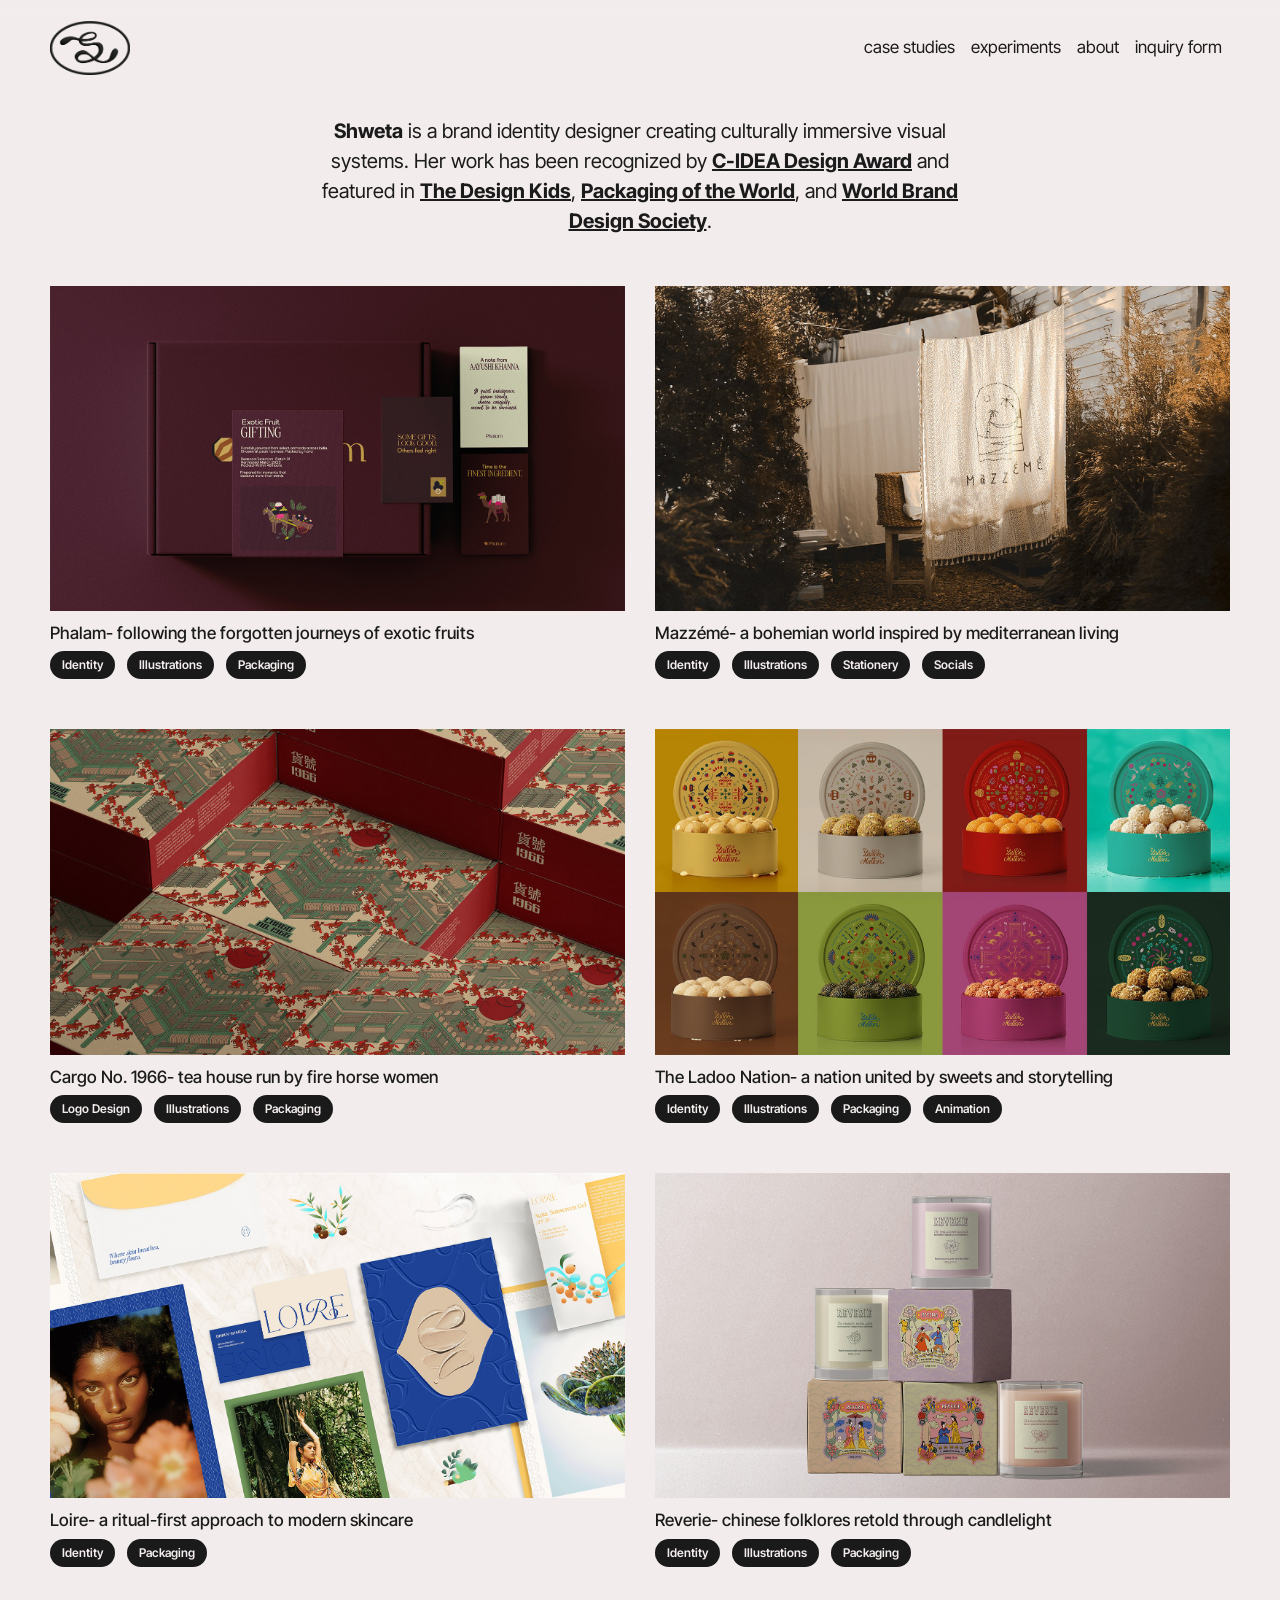
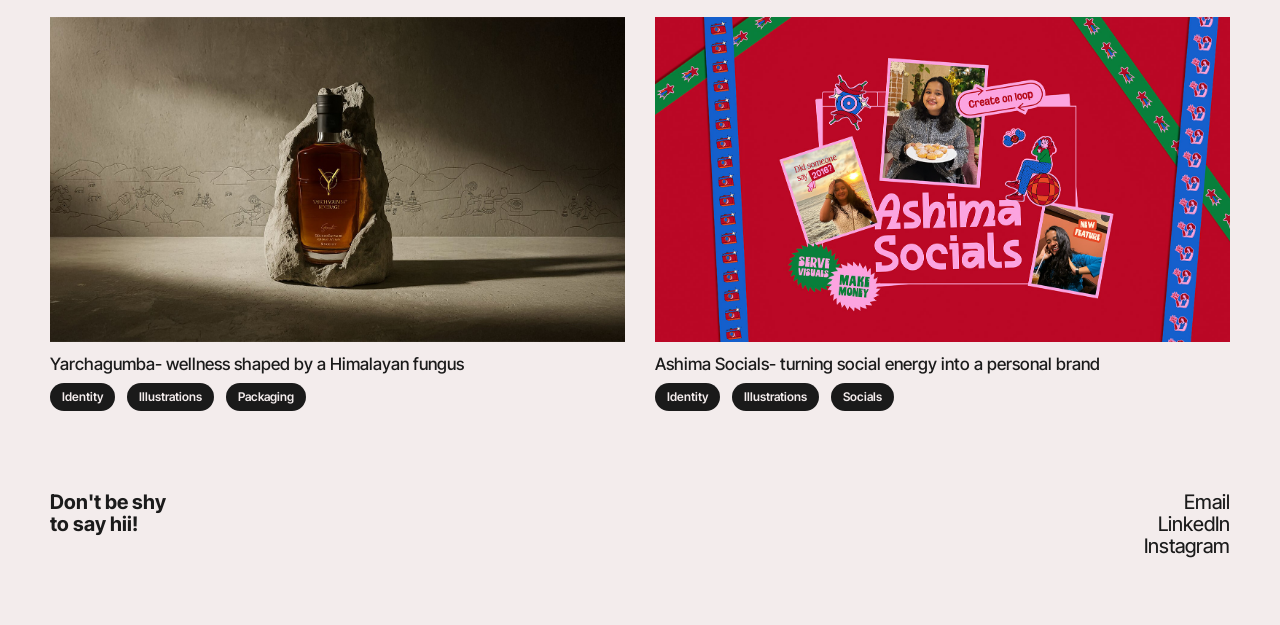
==== index.html @ 66ffb49b "first commit" ====
<!DOCTYPE html>
<html lang="en">
<head>
    <meta charset="UTF-8">
    <meta http-equiv="X-UA-Compatible" content="IE=edge">
    <meta name="viewport" content="width=device-width, initial-scale=1.0">
    <link rel="icon" type="image/x-icon" href="Images/favicon.png">
    <link rel="stylesheet" href="bs/css/bootstrap.css">
    <link rel="stylesheet" href="bs/css/mdb.css">
    <link rel="stylesheet" href="bs/css/style.css">
    <link rel="preconnect" href="https://fonts.googleapis.com">
<link rel="preconnect" href="https://fonts.gstatic.com" crossorigin>
<link href="https://fonts.googleapis.com/css2?family=Inter+Tight:ital,wght@0,100..900;1,100..900&display=swap" rel="stylesheet">
    <link rel="stylesheet" media="(max-width:500px)" href="mobile.css">
    <link rel="stylesheet" media="(min-width:501px) and (max-width:768px)" href="tablet.css">
    <link rel="stylesheet" media="(min-width:769px) and (max-width:1200px)" href="laptop.css">
    <link rel="stylesheet" media="(min-width:1201px)" href="wide.css">
    <title>Shweta | Portfolio</title>

    <script async src="https://www.googletagmanager.com/gtag/js?id=G-ZQY3RR005E"></script>
<script>
  window.dataLayer = window.dataLayer || [];
  function gtag(){dataLayer.push(arguments);}
  gtag('js', new Date());

  gtag('config', 'G-ZQY3RR005E');
</script>
    <style>

        html {
            scroll-behavior: smooth;
        }

        .custom-cursor {
            cursor: url('Images/cursor.png'), pointer;
        }



        @font-face {
            font-family: "CG_R";
            src: url("Images/FONTS/CormorantGaramond-Regular.ttf") format("truetype");
        }

        @font-face {
            font-family: "CG_SB";
            src: url("Images/FONTS/CormorantGaramond-SemiBold.ttf") format("truetype");
        }

        /* Existing navbar styling */
        .navbar {
            box-shadow: none !important;
            position: sticky;
            top: 0;
            width: 100%;
            z-index: 2;
            background: linear-gradient(
    to bottom,
    rgba(243, 236, 236, 1),   /* 100% opacity */
    rgba(243, 236, 236, 0)    /* 0% opacity */
  );
        }

        #image {
             width: 3%;
    position: fixed;
    right: 10px;   /* adjust as needed */
    bottom: 10px;
    animation: floatUpDown 1.5s ease-in-out infinite;
}

.copy{
    font-family: "Inter Tight", sans-serif;
  font-optical-sizing: auto;
  font-weight: 400;
  font-style: normal;
    color: #1b1b1b !important;
     margin-top: 20px !important;
     margin-bottom: 50px !important;
     text-align: center !important;
     padding-left: 30vh !important;
     padding-right: 30vh !important;
     font-size: 20px !important;
     line-spacing: -1px !important;
}

@keyframes floatUpDown {
    0% {
        transform: translateY(0);
    }
    50% {
        transform: translateY(-10px);
    }
    100% {
        transform: translateY(0);
    }
}

.titles{
    text-align: left !important;
    text-decoration: none !important;
        color: #1b1b1b !important;

}

.project_margin img:hover {
   
    scale: 1.02 !important;
}



        @media (max-width: 991px) {

          

    .navbar-collapse {
        position: fixed;
        top: 0;
        left: 0;

        width: 100%;
        height: 55vh;

        display: flex;
        justify-content: flex-start;
        align-items: flex-start;

        padding-top: 100px;
        padding-left: 30px;

        background: linear-gradient(
            to bottom,
            rgba(243,236,236,1) 0%,
            rgba(243,236,236,1) 75%,
            rgba(243,236,236,0) 100%
        );

        z-index: 9999;

        opacity: 0;
        transition: opacity 0.3s ease;
    }

    .navbar-collapse.show {
        opacity: 1;
    }


            

   

    .navbar-toggler {
        position: relative;
        z-index: 10000;
    }

    .navbar-nav {
        display: block !important;
        flex-direction: column;
        align-items: flex-start;

        margin: 0 !important;
        padding: 0 !important;

        width: auto !important;
    }

    .nav-item {
        width: auto !important;
        margin-bottom: 15px;
    }

    .navbar-collapse .nav-link {
        font-family: "Inter Tight", sans-serif;

        font-size: 30px !important;
        font-weight: 400;
        line-height: 1 !important;

        text-align: left !important;
        white-space: nowrap;

        padding: 0 !important;
        margin: 0 !important;
    }

    .navbar-nav,
.nav-item,
.nav-link {
    width: auto !important;
    max-width: none !important;
    overflow: visible !important;
}
}
        



        .active-head{
            color: grey !important;
        }
        a{
           
            
  font-family: "Inter Tight", sans-serif;
  font-optical-sizing: auto;
  font-weight: 300;
  font-style: normal;

            color: #1b1b1b !important;
            font-size: 17px;
        }

        .features{
            color: #1b1b1b !important;
            font-family: "Inter Tight", sans-serif !important;
  font-optical-sizing: auto !important;
  font-weight: 500 !important;
  font-style: normal;
  font-size: 20px !important;
     line-spacing: -1px !important;
        }

        .tags {
    display: flex;
    gap: 12px;
    flex-wrap: wrap;
}

.footer-left p{
    margin:0;
}

.tag {
    display: inline-flex;
    align-items: center;
    justify-content: center;

    padding: 5px 12px;

    background: #1a1a1a;
    border-radius: 99px;

    font-size: 12px;
    font-weight: 600;
    color: #f3ecec;

    transition: all 0.2s ease;
    font-family: "Inter Tight", sans-serif;
    margin-top: 0 !important;
    margin-bottom: 20px !important;
}

.subtitles{
    font-family: "Inter Tight", sans-serif;
  font-optical-sizing: auto;
  font-weight: 500;
  font-style: normal;
  color: #1b1b1b !important;
  text-align: left !important;
  margin-top: 10px;
  margin-bottom: 5px;
  text-decoration: none !important;
}

        a:hover{
            color: #9a1111 !important;
            text-decoration: underline !important;
        }
        ::-webkit-scrollbar {
            display: none;
            -ms-overflow-style: none;  /* IE and Edge */
            scrollbar-width: none;  /* Firefox */
        }

        #image {
            position: fixed;
            right: 0;
            bottom: 0;
            box-shadow: none;
            z-index: 1;
        }


        body{
            background-color: #f3ecec;
        }


        .footer-left {
            margin-top: 30px !important;
            margin-bottom: 20px !important;
            font-family: "Inter Tight", sans-serif;
  font-optical-sizing: auto;
  font-weight: 450;
  font-style: normal;
  color: #1b1b1b !important;
  text-align: left !important;
  font-size: 20px !important;
  line-height: 1.1 !important;
        }

        .footer-right{
    display:flex;
    flex-direction:column;
    align-items:flex-end;
    margin-top:30px;
    margin-bottom:20px;
}

.footer-right a {
    font-family: "Inter Tight", sans-serif;
    font-weight:450;
    font-size:20px;
    color:#1b1b1b !important;
    text-decoration:none !important;
    margin-bottom:0px !important;
    padding-bottom:0px !important;
    line-height:1.1 !important;
   
}

.footer-right a:hover {
    text-decoration:underline !important;
   
}

    

        .links{
            font-family: "Inter Tight", sans-serif;
  font-optical-sizing: auto;
  font-weight: 300;
  font-style: normal;
            letter-spacing: -1px;
        }
        .links a{
            color: #1b1b1b !important;
            margin-right: 20px;
        }

         @media (max-width: 991px) {
            .copy {
    padding:0%!important;
    text-align: center;
}

.custom-cursor {
    width: 70px !important;
        }


    .footer-left,
    .footer-right{
        text-align:left;
    }

    .footer-right{
        align-items:flex-start;
        margin-top: 10px !important;
    }



    </style>
</head>
<body>

<!--------------navbar-------------->
<nav class="navbar navbar-expand-lg navbar-light bg-white py-3">
    <a class="navbar-brand" href="index.html">
        <img src="Images/Home_Page/LOGO.png" class="custom-cursor" width="80px">
    </a>
    <button class="navbar-toggler" data-toggle="collapse" data-target="#simpleNavbar">
        <span class="navbar-toggler-icon custom-cursor"></span>
    </button>
    <div class="collapse navbar-collapse" id="simpleNavbar">
        <ul class="navbar-nav ml-auto">
            <li class="nav-item">
                <a class="nav-link custom-cursor" href="javascript:void(0);" onclick="scrollToWork()"><b>case studies</b></a>
            </li>
            <li class="nav-item">
                <a class="nav-link custom-cursor" href="FUN.html"><b>experiments</b></a>
            </li>
            <li class="nav-item">
                <a class="nav-link custom-cursor" href="About_Me.html"><b>about</b></a>
            </li>
            <li class="nav-item">
                <a class="nav-link custom-cursor" 
                href="https://docs.google.com/forms/d/e/1FAIpQLSdeJjcSRHs5UflgBBEeQ8RpbPPujn-58fu4Ey90vSHNv7bhVg/viewform?usp=sharing&ouid=106937313561747509310" target="_blank"><b>inquiry form</b></a>
            </li>
        </ul>
    </div>
</nav>

<!----------------------Content------------------->
<div class="matter main-body mb-5">

<div>
    <p class="copy">
        <b>Shweta</b> is a brand identity designer creating culturally 
immersive visual systems. Her work has been recognized by <a href="https://drive.google.com/file/d/1HOdBZKuwvdmLmEA2eLHrmraOf3Bv0Pwj/view?usp=sharing" target="_blank" class="features"><u><b>C-IDEA Design Award</b></u></a> and featured in 
<a href="https://thedesignkids.org/shweta-on-culture-curiosity-and-creating-bold-indian-inspired-design" target="_blank" class="features"><u><b>The Design Kids</b></u></a>, 
<a href="https://packagingoftheworld.com/members/shweta12" target="_blank" class="features"><u><b>Packaging of the World</b></u></a>, and 
<a href="https://worldbranddesign.com/portfolio/shweta" target="_blank" class="features"><u><b>World Brand Design Society</b></u></a>.
    </p>
</div>

   <!----- <div>
        <img id="image" src="Images/Home_Page/ARROW.png" alt="Rotating Image">
    </div>------>
    

    
    <!-----------------Projects------------------------>


    <div class="project_margin" id="work">
       
        <div class="row">
            <div class="col-12 col-md-6">
                <a href="Phalam.html">
                    <img src="Images/Home_Page/slide_01.jpg" width="100%">
                    <p class="subtitles">Phalam- following the forgotten journeys of exotic fruits</p></a>
                   
   <div class="tags">
    <span class="tag">Identity</span>
    <span class="tag">Illustrations</span>
    <span class="tag">Packaging</span>
</div>

                
            </div>
            <div class="col-12 col-md-6">
                <a href="MAZZEME.html">
                    <img src="Images/Home_Page/slide_05.jpg" width="100%">
                    <p class="subtitles">Mazzémé- a bohemian world inspired by mediterranean living</p></a>
                   
   <div class="tags">
    <span class="tag">Identity</span>
    <span class="tag">Illustrations</span>
    <span class="tag">Stationery</span>
    <span class="tag">Socials</span>
</div>
                </a>
            </div>
        </div>

        
              
    </div>

    <div class="project_margin">
        <div class="row">
            <div class="col-12 col-md-6">
                <a href="CARGO.html">
                    <img src="Images/Home_Page/slide_02.jpg" width="100%">
                    <p class="subtitles">Cargo No. 1966- tea house run by fire horse women</p></a>
                   
   <div class="tags">
    <span class="tag">Logo Design</span>
    <span class="tag">Illustrations</span>
    <span class="tag">Packaging</span>
</div>

                
            </div>
            <div class="col-12 col-md-6">
                <a href="LADOO.html">
                    <img src="Images/Home_Page/slide_03.jpg" width="100%">
                    <p class="subtitles">The Ladoo Nation- a nation united by sweets and storytelling</p></a>
                   
   <div class="tags">
    <span class="tag">Identity</span>
    <span class="tag">Illustrations</span>
    <span class="tag">Packaging</span>
    <span class="tag">Animation</span>
</div>
                </a>
            </div>
        </div>
    </div>

    <div class="project_margin">
        <div class="row">
            <div class="col-12 col-md-6">
                <a href="LOIRE.html">
                    <img src="Images/Home_Page/slide_04.jpg" width="100%">
                    <p class="subtitles">Loire- a ritual-first approach to modern skincare</p></a>
                   
   <div class="tags">
    <span class="tag">Identity</span>
    <span class="tag">Packaging</span>
</div>

                
            </div>
            <div class="col-12 col-md-6">
                <a href="REVERIE.html">
                    <img src="Images/Home_Page/slide_07.jpg" width="100%">
                    <p class="subtitles">Reverie- chinese folklores retold through candlelight</p></a>
                   
   <div class="tags">
    <span class="tag">Identity</span>
    <span class="tag">Illustrations</span>
    <span class="tag">Packaging</span>
</div>
                </a>
            </div>
        </div>
    </div>

    <div class="project_margin">
        <div class="row">
            <div class="col-12 col-md-6">
                <a href="YARCHAGUMBA.html">
                    <img src="Images/Home_Page/slide_06.jpg" width="100%">
                    <p class="subtitles">Yarchagumba- wellness shaped by a Himalayan fungus</p></a>
                   
   <div class="tags">
    <span class="tag">Identity</span>
    <span class="tag">Illustrations</span>
    <span class="tag">Packaging</span>
</div>

                
            </div>
            <div class="col-12 col-md-6">
                <a href="ASHIMA_SOCIALS.html">
                    <img src="Images/Home_Page/slide_08.jpg" width="100%">
                    <p class="subtitles">Ashima Socials- turning social energy into a personal brand</p></a>
                   
   <div class="tags">
    <span class="tag">Identity</span>
    <span class="tag">Illustrations</span>
    <span class="tag">Socials</span>
</div>
                </a>
            </div>
        </div>
    </div>

   



    <!----------------Footer---------------------->

        <div class="project_margin">
        <div class="row">
            <div class="col-12 col-md-6 footer-left">
                <p><b>
                    Don't be shy <br>to say hii!
                   
                </b></p>
                

                
            </div>
            <div class="col-12 col-md-6 footer-right">
               
               
                <a href="mailto:shweta2861@gmail.com" target="_blank" class="custom-cursor">Email</a>
                <a href="https://www.linkedin.com/in/shweta-0609aa222/" target="_blank" class="custom-cursor">LinkedIn</a>
             <a href="https://www.instagram.com/shweta_feed/" target="_blank" class="custom-cursor">Instagram</a>

                
            </div>
        </div>
    </div>

   

    <script id="fixscroll">
function scrollToWork() {
    document.getElementById("work").scrollIntoView({
        behavior: "smooth"
    });
}
</script>




    <script src="bs/js/jquery.js"></script>
    <script src="bs/js/popper.js"></script>
    <script src="bs/js/bootstrap.js"></script>
    <script src="bs/js/mdb.js"></script>

    <script>
        $(document).on('click', '.navbar-nav a', function() {
            $('.navbar-collapse').collapse('hide');
        });
    </script>


</body>
</html>
---- bs/css/style.css ----
.navbar{
    padding-left: 15vh;
    padding-right: 15vh;
}

.right-align{
   text-align: right;
}

.right-text-padding{
    padding-top: 20vh !important;
    padding-bottom: 20vh !important;
    padding-left: 20vh !important;
}

.top-margin{
    margin-top: 20vh !important;
    margin-bottom: 20vh !important;
}
---- mobile.css ----
.matter{
    margin-left: 20px;
    margin-right: 20px;
}

#image{
    visibility: hidden;
}

.mobile_margin_below{
    margin-bottom: 20px !important;
}

.column {
    -ms-flex: 100%;
    flex: 100%;
    max-width: 100%;
}

.navbar{
    background-color: rgba(255,255,255,0) !important;
    padding-right: 30px !important;
    padding-left: 30px !important;
}

.padding-text{
    padding-top: 15px;
    font-size: 15px !important;
}

.case-study-text p {
    font-size: 15px;
}
.case-study-text h3 {
    font-size: 22px;
}

.project_margin{
    margin-bottom: 10px;

}

 .two-img-row {

  gap: 10px !important; /* center gutter size you can adjust anytime */
  margin-left: 0;
  margin-right: 0;
}

.links a{
    font-size: 20px;
}

.black-matter{
    padding-left: 30px;
    background-color: black;
    color: white;
    padding-right: 20vh !important;
}
---- tablet.css ----
.matter{
    margin-left: 50px;
    margin-right: 50px;
}

#image{
    visibility: hidden;
}

.column {
    -ms-flex: 50%;
    flex: 50%;
    max-width: 50%;
}

.mobile_margin_below{
    margin-bottom: 20px !important;
}

.navbar{
    background-color: rgba(255,255,255,0) !important;
    padding-right: 40px !important;
    padding-left: 40px !important;
}

.padding-text{
    padding-top: 20px;
    font-size: 17px;
}



.project_margin{
    margin-bottom: 15px;
}

.links a{
    font-size: 20px;
}

.black-matter{
    padding-left: 50px;
    background-color: black;
    color: white;
    padding-right: 20vh !important;
}
---- laptop.css ----
.matter{
    margin-left: 60px;
    margin-right: 60px;
}

#image{
    margin-right: 15vh;
    margin-bottom: 10vh;
    width: 15%;
}

.column {
    -ms-flex: 50%;
    flex: 50%;
    max-width: 50%;
}

.laptop_image_padding{
    padding: 20px;
}


.navbar{
    background-color: rgba(50,50,50,0) !important;
    padding-right: 40px !important;
    padding-left: 40px !important;
}

.padding-text{
    padding: 25px;
    font-size: 20px;
}

.project_margin{
    margin-bottom: 25px;
}

.links a{
    font-size: 30px;
}

.black-matter{
    padding-left: 60px;
    background-color: black;
    color: white;
    padding-right: 20vh !important;
}
---- wide.css ----
.matter{
    margin-left: 50px;
    margin-right: 50px;
}

#image{
    margin-right: 15vh;
    margin-bottom: 10vh;
    width: 10%;
}

.navbar{
    background-color: rgba(255,255,255,0) !important;
    padding-right: 50px !important;
    padding-left: 50px !important;
}

.padding-text{
    padding: 50px;
    font-size: 25px;
}



.laptop_image_padding{
    padding: 5vh;
}

.project_margin{
    margin-bottom: 30px;
}

.black-matter{
    padding-left: 100px;
    background-color: black;
    color: white;
    padding-right: 20vh !important;
}
.padding-right{
    margin-top: 20vh;
    padding-right: 35vh;
}
.padding-top{
    margin-top: auto;
}

.margin-top{
    margin-top: 25vh;
}
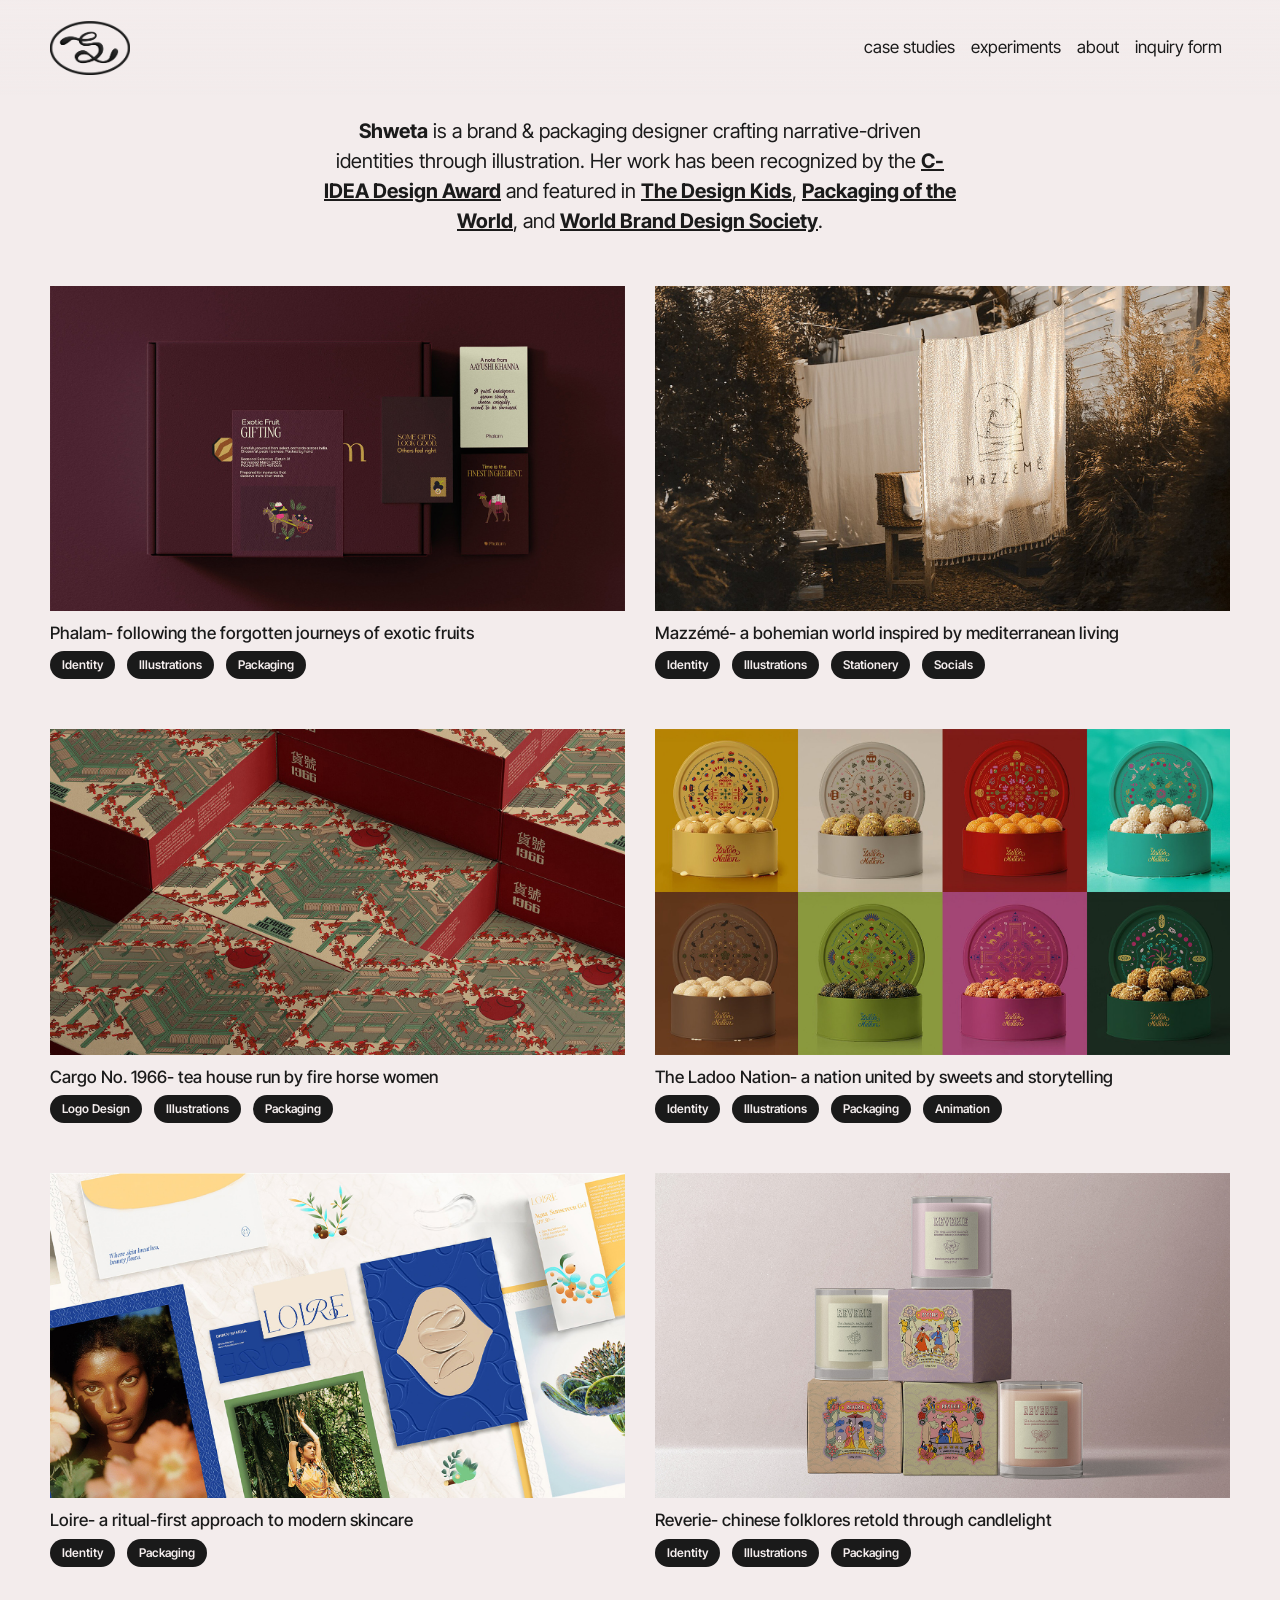
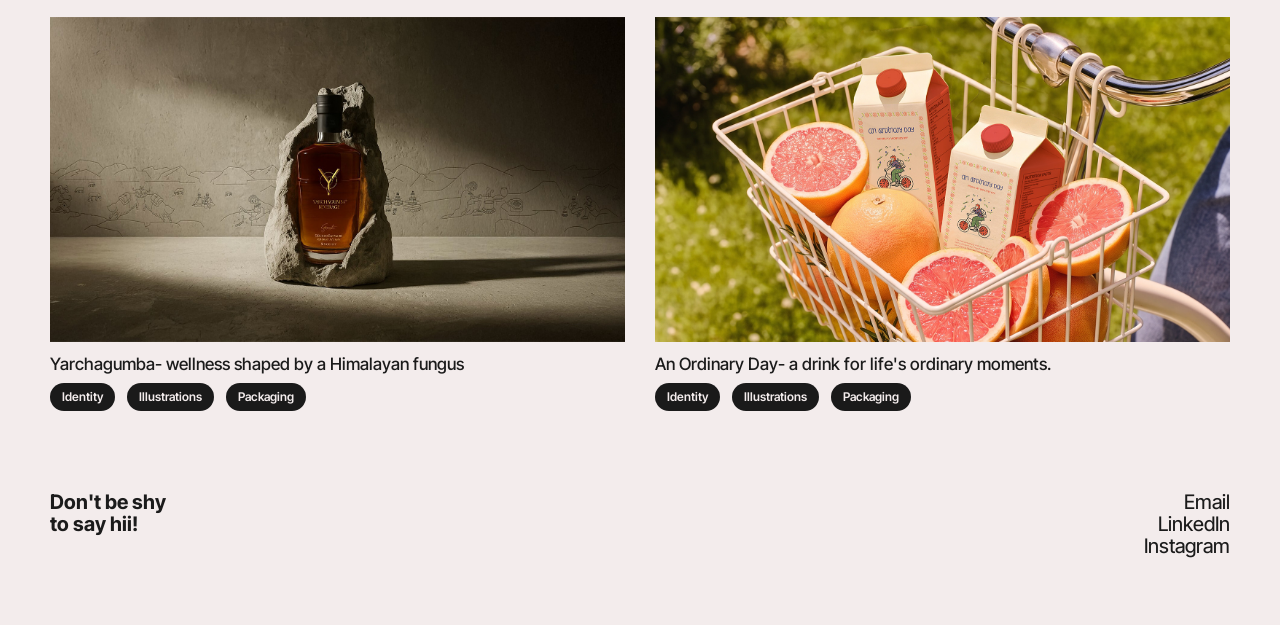
==== commit 8a087b93: "Update portfolio website" ====
--- a/index.html
+++ b/index.html
@@ -400,8 +400,9 @@
 
 <div>
     <p class="copy">
-        <b>Shweta</b> is a brand identity designer creating culturally 
-immersive visual systems. Her work has been recognized by <a href="https://drive.google.com/file/d/1HOdBZKuwvdmLmEA2eLHrmraOf3Bv0Pwj/view?usp=sharing" target="_blank" class="features"><u><b>C-IDEA Design Award</b></u></a> and featured in 
+        <b>Shweta</b> is a brand & packaging designer crafting narrative-driven identities 
+        through illustration.
+Her work has been recognized by the <a href="https://drive.google.com/file/d/1HOdBZKuwvdmLmEA2eLHrmraOf3Bv0Pwj/view?usp=sharing" target="_blank" class="features"><u><b>C-IDEA Design Award</b></u></a> and featured in 
 <a href="https://thedesignkids.org/shweta-on-culture-curiosity-and-creating-bold-indian-inspired-design" target="_blank" class="features"><u><b>The Design Kids</b></u></a>, 
 <a href="https://packagingoftheworld.com/members/shweta12" target="_blank" class="features"><u><b>Packaging of the World</b></u></a>, and 
 <a href="https://worldbranddesign.com/portfolio/shweta" target="_blank" class="features"><u><b>World Brand Design Society</b></u></a>.
@@ -528,14 +529,14 @@
                 
             </div>
             <div class="col-12 col-md-6">
-                <a href="ASHIMA_SOCIALS.html">
-                    <img src="Images/Home_Page/slide_08.jpg" width="100%">
-                    <p class="subtitles">Ashima Socials- turning social energy into a personal brand</p></a>
+                <a href="an_ordinary_day.html">
+                    <img src="Images/Home_Page/slide_09.jpg" width="100%">
+                    <p class="subtitles">An Ordinary Day- a drink for life's ordinary moments.</p></a>
                    
    <div class="tags">
     <span class="tag">Identity</span>
     <span class="tag">Illustrations</span>
-    <span class="tag">Socials</span>
+    <span class="tag">Packaging</span>
 </div>
                 </a>
             </div>
@@ -562,7 +563,7 @@
             <div class="col-12 col-md-6 footer-right">
                
                
-                <a href="mailto:shweta2861@gmail.com" target="_blank" class="custom-cursor">Email</a>
+                <a href="mailto:conveytoshweta@gmail.com" target="_blank" class="custom-cursor">Email</a>
                 <a href="https://www.linkedin.com/in/shweta-0609aa222/" target="_blank" class="custom-cursor">LinkedIn</a>
              <a href="https://www.instagram.com/shweta_feed/" target="_blank" class="custom-cursor">Instagram</a>
 
